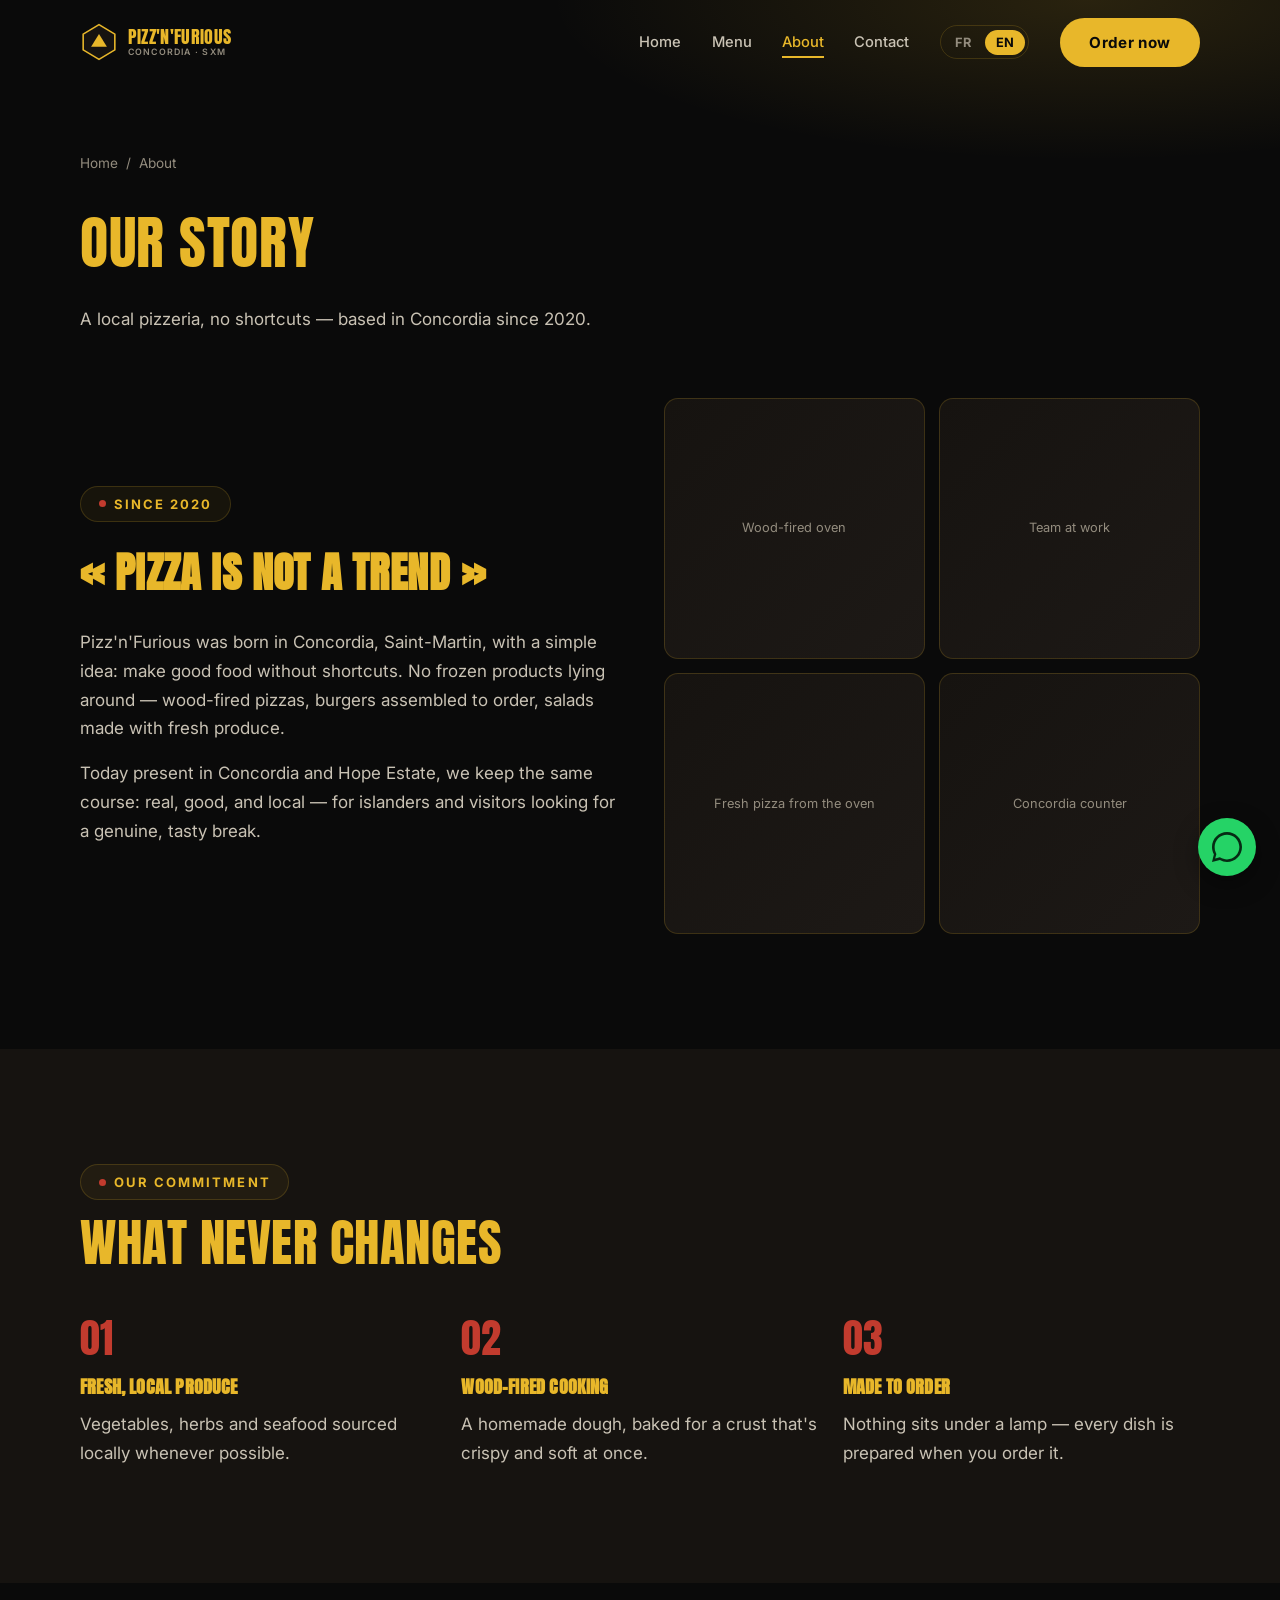
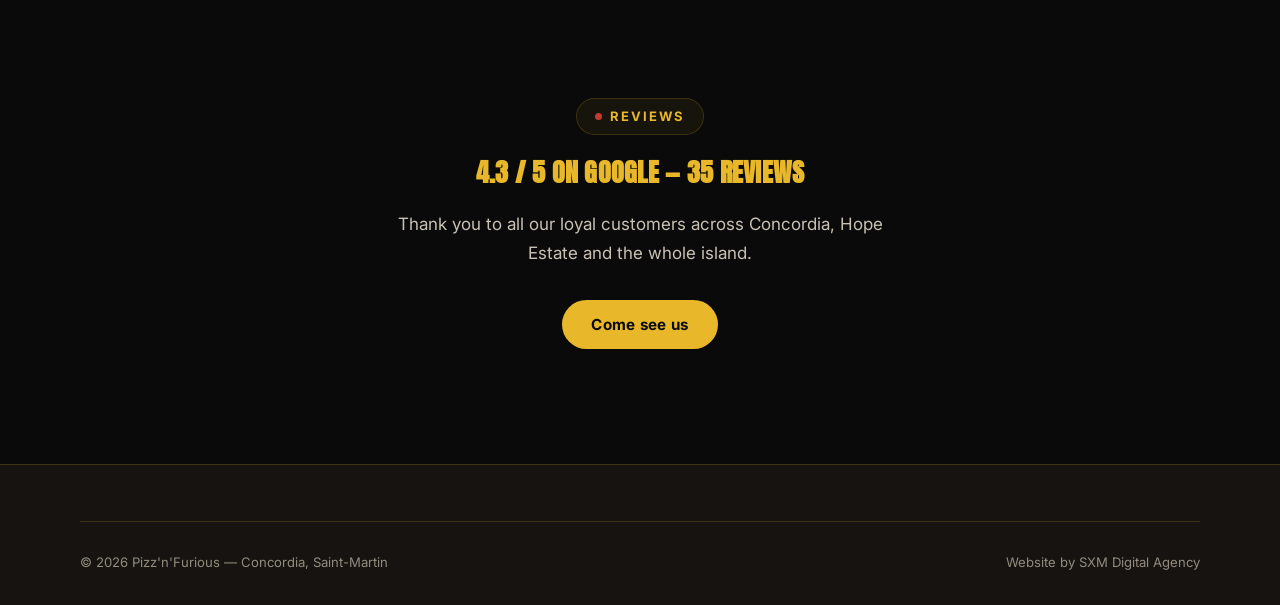
==== about.html @ 62851195 "feat: site Pizz'n'Furious — multi-pages bilingue FR/EN Pizzeria Concordia (SXM). Accueil, menu compl" ====
<!DOCTYPE html>
<html lang="fr">
<head>
<meta charset="UTF-8">
<meta name="viewport" content="width=device-width, initial-scale=1.0">
<title data-fr="À propos — Notre histoire | PIZZ'N'FURIOUS Concordia" data-en="About — Our story | PIZZ'N'FURIOUS Concordia">À propos — Notre histoire | PIZZ'N'FURIOUS Concordia</title>
<meta name="description" content="Pizz'n'Furious, pizzeria locale implantée à Concordia, Saint-Martin depuis 2020. Du vrai, bon et local — pizzas au feu, burgers et salades faits maison.">
<link rel="canonical" href="https://pizznfurious-sxm.com/about.html">
<link rel="preconnect" href="https://fonts.googleapis.com">
<link rel="preconnect" href="https://fonts.gstatic.com" crossorigin>
<link href="https://fonts.googleapis.com/css2?family=Anton&family=Inter:wght@400;500;600;700&display=swap" rel="stylesheet">
<link rel="stylesheet" href="css/style.css">
</head>
<body>

<nav class="nav">
  <div class="container nav-inner">
    <a href="index.html" class="logo">
      <svg class="logo-mark" viewBox="0 0 48 48" fill="none" xmlns="http://www.w3.org/2000/svg">
        <path d="M24 2 L44 14 L44 34 L24 46 L4 34 L4 14 Z" stroke="#E8B72A" stroke-width="2" fill="#161310"/>
        <path d="M24 14 L34 30 L14 30 Z" fill="#E8B72A"/>
      </svg>
      <span class="logo-text">PIZZ'N'FURIOUS<small>CONCORDIA · SXM</small></span>
    </a>
    <ul class="nav-links">
      <li><a href="index.html" class="link" data-fr="Accueil" data-en="Home">Accueil</a></li>
      <li><a href="menu.html" class="link" data-fr="Menu" data-en="Menu">Menu</a></li>
      <li><a href="about.html" class="link active" data-fr="À propos" data-en="About">À propos</a></li>
      <li><a href="contact.html" class="link" data-fr="Contact" data-en="Contact">Contact</a></li>
      <li class="lang-switch"><button data-lang="fr">FR</button><button data-lang="en">EN</button></li>
      <li><a href="https://www.delifood-sxm.com/d-fr/restaurant/pizz-n-furious" target="_blank" rel="noopener" class="btn btn-primary" data-fr="Commander" data-en="Order now">Commander</a></li>
    </ul>
    <button class="nav-burger" aria-label="Menu"><span></span><span></span><span></span></button>
  </div>
</nav>

<header class="page-header">
  <div class="container">
    <div class="breadcrumb"><a href="index.html" data-fr="Accueil" data-en="Home">Accueil</a> / <span data-fr="À propos" data-en="About">À propos</span></div>
    <h1 data-fr="Notre histoire" data-en="Our story">Notre histoire</h1>
    <p data-fr="Une pizzeria locale, sans détour — implantée à Concordia depuis 2020." data-en="A local pizzeria, no shortcuts — based in Concordia since 2020.">Une pizzeria locale, sans détour — implantée à Concordia depuis 2020.</p>
  </div>
</header>

<section class="section" style="padding-top:1rem" data-reveal>
  <div class="container grid grid-2" style="align-items:center;gap:3rem">
    <div>
      <div class="eyebrow"><span class="dot"></span> <span data-fr="Depuis 2020" data-en="Since 2020">Depuis 2020</span></div>
      <h2 style="font-size:clamp(1.8rem,4vw,2.6rem);margin-top:1rem">« Pizza is not a trend »</h2>
      <p style="color:var(--text-secondary);margin-top:1.2rem" data-fr="Pizz'n'Furious est née à Concordia, Saint-Martin, avec une idée simple : faire de la bonne cuisine sans artifice. Pas de raccourci, pas de produit surgelé qui traîne — des pizzes cuites au feu, des burgers montés à la commande, des salades préparées avec des produits frais." data-en="Pizz'n'Furious was born in Concordia, Saint-Martin, with a simple idea: make good food without shortcuts. No frozen products lying around — wood-fired pizzas, burgers assembled to order, salads made with fresh produce.">Pizz'n'Furious est née à Concordia, Saint-Martin, avec une idée simple : faire de la bonne cuisine sans artifice. Pas de raccourci, pas de produit surgelé qui traîne — des pizzes cuites au feu, des burgers montés à la commande, des salades préparées avec des produits frais.</p>
      <p style="color:var(--text-secondary);margin-top:1rem" data-fr="Aujourd'hui présents à Concordia et Hope Estate, nous gardons le même cap : du vrai, du bon, et du local — pour les habitants de l'île comme pour les visiteurs qui cherchent une vraie pause gourmande." data-en="Today present in Concordia and Hope Estate, we keep the same course: real, good, and local — for islanders and visitors looking for a genuine, tasty break.">Aujourd'hui présents à Concordia et Hope Estate, nous gardons le même cap : du vrai, du bon, et du local — pour les habitants de l'île comme pour les visiteurs qui cherchent une vraie pause gourmande.</p>
    </div>
    <div class="gallery" style="grid-template-columns:repeat(2,1fr)">
      <div data-fr="Cuisine au feu" data-en="Wood-fired oven">Cuisine au feu</div>
      <div data-fr="Équipe en service" data-en="Team at work">Équipe en service</div>
      <div data-fr="Pizza fraîche du four" data-en="Fresh pizza from the oven">Pizza fraîche du four</div>
      <div data-fr="Comptoir Concordia" data-en="Concordia counter">Comptoir Concordia</div>
    </div>
  </div>
</section>

<section class="section section-alt" data-reveal>
  <div class="container">
    <div class="section-head">
      <div class="eyebrow"><span class="dot"></span> <span data-fr="Notre engagement" data-en="Our commitment">Notre engagement</span></div>
      <h2 data-fr="Ce qui ne change pas" data-en="What never changes">Ce qui ne change pas</h2>
    </div>
    <div class="steps">
      <div data-reveal>
        <div class="step-num">01</div>
        <h3 style="font-size:1.15rem;margin-top:.8rem" data-fr="Produits frais et locaux" data-en="Fresh, local produce">Produits frais et locaux</h3>
        <p style="color:var(--text-secondary);margin-top:.5rem" data-fr="Légumes, herbes et produits de la mer sourcés localement quand c'est possible." data-en="Vegetables, herbs and seafood sourced locally whenever possible.">Légumes, herbes et produits de la mer sourcés localement quand c'est possible.</p>
      </div>
      <div data-reveal>
        <div class="step-num">02</div>
        <h3 style="font-size:1.15rem;margin-top:.8rem" data-fr="Cuisson au feu" data-en="Wood-fired cooking">Cuisson au feu</h3>
        <p style="color:var(--text-secondary);margin-top:.5rem" data-fr="Une pâte travaillée maison, cuite pour une croûte croustillante et moelleuse à la fois." data-en="A homemade dough, baked for a crust that's crispy and soft at once.">Une pâte travaillée maison, cuite pour une croûte croustillante et moelleuse à la fois.</p>
      </div>
      <div data-reveal>
        <div class="step-num">03</div>
        <h3 style="font-size:1.15rem;margin-top:.8rem" data-fr="Fait à la commande" data-en="Made to order">Fait à la commande</h3>
        <p style="color:var(--text-secondary);margin-top:.5rem" data-fr="Rien n'attend sous la lampe — chaque plat est préparé quand vous le commandez." data-en="Nothing sits under a lamp — every dish is prepared when you order it.">Rien n'attend sous la lampe — chaque plat est préparé quand vous le commandez.</p>
      </div>
    </div>
  </div>
</section>

<section class="section" data-reveal>
  <div class="container" style="text-align:center">
    <div class="eyebrow center"><span class="dot"></span> <span data-fr="Avis clients" data-en="Reviews">Avis clients</span></div>
    <h2 style="margin-top:1rem" data-fr="4,3 / 5 sur Google — 35 avis" data-en="4.3 / 5 on Google — 35 reviews">4,3 / 5 sur Google — 35 avis</h2>
    <p style="color:var(--text-secondary);max-width:48ch;margin:1rem auto 2rem" data-fr="Merci à tous nos clients fidèles de Concordia, Hope Estate et de toute l'île." data-en="Thank you to all our loyal customers across Concordia, Hope Estate and the whole island.">Merci à tous nos clients fidèles de Concordia, Hope Estate et de toute l'île.</p>
    <a href="contact.html" class="btn btn-primary" data-fr="Venez nous voir" data-en="Come see us">Venez nous voir</a>
  </div>
</section>

<footer class="footer">
  <div class="container">
    <div class="footer-bottom">
      <span>© 2026 Pizz'n'Furious — Concordia, Saint-Martin</span>
      <span data-fr="Site conçu par SXM Digital Agency" data-en="Website by SXM Digital Agency">Site conçu par SXM Digital Agency</span>
    </div>
  </div>
</footer>

<a href="https://wa.me/590690628934" target="_blank" rel="noopener" class="wa-float" aria-label="WhatsApp">
  <svg viewBox="0 0 32 32" fill="#062b14"><path d="M16 0C7.16 0 0 7.16 0 16c0 2.83.74 5.49 2.03 7.8L0 32l8.4-2.2A15.9 15.9 0 0 0 16 32c8.84 0 16-7.16 16-16S24.84 0 16 0zm0 29.2c-2.6 0-5.04-.7-7.13-1.92l-.51-.3-5 1.31 1.34-4.87-.33-.5A13.18 13.18 0 0 1 2.8 16C2.8 8.7 8.7 2.8 16 2.8S29.2 8.7 29.2 16 23.3 29.2 16 29.2z"/></svg>
</a>

<script src="js/main.js"></script>
</body>
</html>
---- css/style.css ----
/* ============ TOKENS ============ */
:root{
  --bg:#0A0A0A;
  --surface:#161310;
  --surface-alt:#1D1916;
  --border:rgba(232,183,42,.18);
  --border-hover:rgba(232,183,42,.45);
  --text:#F5F1E8;
  --text-secondary:#C9C2B4;
  --text-tertiary:#938C7E;
  --gold:#E8B72A;
  --gold-hover:#FFD45C;
  --gold-rgb:232,183,42;
  --bg-rgb:10,10,10;
  --red:#C23B2E;
  --success:#3E9B5C;
  --font-display:'Anton','Sora',system-ui,sans-serif;
  --font-body:'Inter',system-ui,-apple-system,sans-serif;
  --ease:cubic-bezier(.2,.8,.2,1);
}

*,*::before,*::after{box-sizing:border-box;margin:0;padding:0}
html{scroll-behavior:smooth}
body{
  background:var(--bg);color:var(--text);
  font:400 1.0625rem/1.7 var(--font-body);
  -webkit-font-smoothing:antialiased;overflow-x:hidden;
}
h1,h2,h3{font-family:var(--font-display);color:var(--gold);text-transform:uppercase;letter-spacing:.01em}
a{color:inherit}
img{display:block;max-width:100%}
::selection{background:rgba(var(--gold-rgb),.3);color:var(--text)}

.container{max-width:1200px;margin:0 auto;padding:0 clamp(1.25rem,5vw,2.5rem)}
.section{padding:clamp(4rem,9vw,7.5rem) 0}
.section-alt{background:var(--surface)}
.eyebrow{
  display:inline-flex;align-items:center;gap:.5rem;
  font:700 .8125rem/1.4 var(--font-body);letter-spacing:.16em;text-transform:uppercase;
  color:var(--gold);padding:.5rem 1.1rem;border-radius:999px;
  border:1px solid var(--border);background:rgba(var(--gold-rgb),.06);
}
.eyebrow .dot{width:7px;height:7px;border-radius:50%;background:var(--red);flex:none}
.section-head{max-width:720px;margin-bottom:3rem}
.section-head h2{font-size:clamp(2rem,5vw,3.2rem);font-weight:400;line-height:1.05;margin:1rem 0 .9rem}
.section-head p{color:var(--text-secondary);font-size:1.05rem}
.center{text-align:center;margin-left:auto;margin-right:auto}

/* ============ NAV ============ */
.nav{position:fixed;inset:0 0 auto 0;z-index:200;padding:1.1rem 0;border-bottom:1px solid transparent;
  transition:padding .3s,background .3s,border-color .3s}
.nav.scrolled{padding:.7rem 0;background:rgba(var(--bg-rgb),.92);backdrop-filter:blur(10px);border-bottom-color:var(--border)}
.nav-inner{display:flex;align-items:center;justify-content:space-between;gap:1.5rem}
.logo{display:flex;align-items:center;gap:.6rem;text-decoration:none;white-space:nowrap}
.logo-mark{width:38px;height:38px;flex:none}
.logo-text{font:400 1.1rem var(--font-display);color:var(--gold);letter-spacing:.02em;line-height:1.1}
.logo-text small{display:block;font:600 .55rem var(--font-body);letter-spacing:.14em;color:var(--text-tertiary)}
.nav-links{display:flex;align-items:center;gap:clamp(1rem,2.5vw,1.9rem);list-style:none}
.link{color:var(--text-secondary);text-decoration:none;font-size:.92rem;font-weight:500;position:relative;transition:color .25s;padding:.4rem 0;white-space:nowrap}
.link::after{content:"";position:absolute;left:0;bottom:0;width:100%;height:2px;background:var(--gold);
  transform:scaleX(0);transform-origin:right;transition:transform .3s var(--ease)}
.link:hover,.link:focus-visible,.link.active{color:var(--gold)}
.link:hover::after,.link:focus-visible::after,.link.active::after{transform:scaleX(1);transform-origin:left}
.lang-switch{display:inline-flex;align-items:center;gap:.15rem;font:700 .8rem var(--font-body);letter-spacing:.05em;
  border:1px solid var(--border);border-radius:999px;padding:.2rem}
.lang-switch button{padding:.32rem .7rem;border-radius:999px;color:var(--text-tertiary);background:none;border:none;cursor:pointer;
  font:inherit;transition:color .2s,background .2s}
.lang-switch button.active{color:var(--bg);background:var(--gold)}
.lang-switch button:hover:not(.active){color:var(--gold)}
.nav-burger{display:none;flex-direction:column;gap:5px;background:none;border:none;cursor:pointer;padding:.5rem}
.nav-burger span{width:24px;height:2px;background:var(--gold)}

/* ============ BUTTONS ============ */
.btn{
  display:inline-flex;align-items:center;gap:.5rem;
  font:700 .95rem/1 var(--font-body);letter-spacing:.02em;
  padding:1rem 1.8rem;border-radius:999px;
  cursor:pointer;border:1px solid transparent;text-decoration:none;
  transition:transform .25s var(--ease),box-shadow .25s,background .25s,border-color .25s,color .25s;
  min-height:48px;
}
.btn-primary{background:var(--gold);color:var(--bg);}
.btn-primary:hover{background:var(--gold-hover);transform:translateY(-2px);box-shadow:0 12px 30px rgba(var(--gold-rgb),.3)}
.btn-primary:active{transform:translateY(0)}
.btn-primary:focus-visible{outline:2px solid var(--gold);outline-offset:3px}
.btn-ghost{background:transparent;color:var(--gold);border-color:var(--border-hover)}
.btn-ghost:hover{border-color:var(--gold);background:rgba(var(--gold-rgb),.08);transform:translateY(-2px)}
.btn-ghost:focus-visible{outline:2px solid var(--gold);outline-offset:3px}
.btn-whatsapp{background:#25D366;color:#062b14}
.btn-whatsapp:hover{background:#1ebe5a;transform:translateY(-2px);box-shadow:0 12px 30px rgba(37,211,102,.3)}
.btn-block{width:100%;justify-content:center}

/* ============ HERO ============ */
.hero{position:relative;min-height:92vh;display:flex;align-items:center;padding-top:6rem;overflow:hidden}
.hero::before{
  content:"";position:absolute;inset:0;z-index:0;
  background:
    radial-gradient(60% 50% at 80% 10%, rgba(var(--gold-rgb),.16), transparent 70%),
    radial-gradient(55% 45% at 10% 90%, rgba(194,59,46,.14), transparent 70%),
    linear-gradient(180deg, #0A0A0A 0%, #100C09 100%);
}
.hero::after{
  content:"";position:absolute;inset:0;z-index:0;opacity:.5;
  background-image:radial-gradient(circle, rgba(255,255,255,.035) 1px, transparent 1px);
  background-size:22px 22px;
}
.hero-inner{position:relative;z-index:1;max-width:760px}
.hero .eyebrow{margin-bottom:1.5rem}
.hero h1{font-size:clamp(2.6rem,7.5vw,5.4rem);font-weight:400;line-height:1.02;letter-spacing:-.01em}
.hero h1 .accent{color:var(--red);-webkit-text-stroke:1px var(--red)}
.hero p{margin-top:1.5rem;font-size:1.15rem;color:var(--text-secondary);max-width:48ch}
.hero-actions{display:flex;gap:1rem;flex-wrap:wrap;margin-top:2.3rem}
.hero-meta{display:flex;gap:2.2rem;margin-top:3.5rem;flex-wrap:wrap}
.hero-meta div{display:flex;flex-direction:column;gap:.2rem}
.hero-meta strong{font:400 1.6rem var(--font-display);color:var(--gold)}
.hero-meta span{font-size:.8rem;color:var(--text-tertiary);text-transform:uppercase;letter-spacing:.08em}

/* ============ PAGE HEADER (sous-pages) ============ */
.page-header{padding:9.5rem 0 3rem;position:relative;overflow:hidden}
.page-header::before{
  content:"";position:absolute;inset:0;z-index:0;
  background:radial-gradient(60% 60% at 85% 0%, rgba(var(--gold-rgb),.14), transparent 70%);
}
.page-header .container{position:relative;z-index:1}
.page-header h1{font-size:clamp(2.2rem,5.5vw,3.6rem);font-weight:400}
.page-header p{color:var(--text-secondary);margin-top:.8rem;max-width:54ch}
.breadcrumb{display:flex;gap:.5rem;align-items:center;font-size:.85rem;color:var(--text-tertiary);margin-bottom:1.2rem}
.breadcrumb a{color:var(--text-tertiary);text-decoration:none}
.breadcrumb a:hover{color:var(--gold)}

/* ============ CARDS ============ */
.card{
  position:relative;overflow:hidden;
  background:var(--surface);
  border:1px solid var(--border);
  border-radius:18px;padding:1.8rem;
  transition:border-color .3s,transform .3s,box-shadow .3s;
}
.card:hover{border-color:var(--border-hover);transform:translateY(-4px);box-shadow:0 16px 36px rgba(0,0,0,.4)}

/* grid generic */
.grid{display:grid;gap:1.25rem}
.grid-3{grid-template-columns:repeat(3,1fr)}
.grid-2{grid-template-columns:repeat(2,1fr)}
.grid-4{grid-template-columns:repeat(4,1fr)}
@media (max-width:900px){.grid-3,.grid-4{grid-template-columns:repeat(2,1fr)}}
@media (max-width:600px){.grid-2,.grid-3,.grid-4{grid-template-columns:1fr}}

/* ============ MENU ============ */
.menu-tabs{display:flex;gap:.6rem;flex-wrap:wrap;margin-bottom:2.5rem}
.menu-tab{
  font:700 .85rem var(--font-body);letter-spacing:.03em;
  padding:.7rem 1.3rem;border-radius:999px;border:1px solid var(--border);
  background:transparent;color:var(--text-secondary);cursor:pointer;transition:all .25s;
}
.menu-tab:hover{border-color:var(--border-hover);color:var(--gold)}
.menu-tab.active{background:var(--gold);color:var(--bg);border-color:var(--gold)}
.menu-section{display:none}
.menu-section.active{display:block;animation:fadeIn .4s var(--ease)}
@keyframes fadeIn{from{opacity:0;transform:translateY(8px)}to{opacity:1;transform:none}}
.menu-group-title{font:400 1.4rem var(--font-display);color:var(--text);margin:2.4rem 0 1.1rem;padding-bottom:.6rem;border-bottom:1px solid var(--border)}
.menu-group-title:first-of-type{margin-top:0}
.menu-item{display:flex;justify-content:space-between;gap:1.2rem;padding:.95rem 0;border-bottom:1px dashed var(--border)}
.menu-item:last-child{border-bottom:none}
.menu-item-name{font-weight:700;color:var(--text)}
.menu-item-desc{color:var(--text-tertiary);font-size:.88rem;margin-top:.15rem}
.menu-item-price{font:700 1rem var(--font-display);color:var(--gold);white-space:nowrap;flex:none}
.menu-note{margin-top:1.5rem;color:var(--text-tertiary);font-size:.85rem;font-style:italic}

/* ============ CONTACT CARDS ============ */
.contact-card{display:flex;align-items:flex-start;gap:1.1rem}
.contact-icon{flex:none;width:50px;height:50px;border-radius:14px;background:rgba(var(--gold-rgb),.1);
  display:flex;align-items:center;justify-content:center;color:var(--gold)}
.contact-card h3{font:700 1.05rem var(--font-body);color:var(--text);text-transform:none;letter-spacing:0;margin-bottom:.3rem}
.contact-card p{color:var(--text-secondary);font-size:.92rem;margin-bottom:.7rem}
.contact-card a.btn{padding:.6rem 1.2rem;font-size:.85rem;min-height:auto}

/* map */
.map-wrap{border-radius:18px;overflow:hidden;border:1px solid var(--border);height:420px}
.map-wrap iframe{width:100%;height:100%;border:0;filter:grayscale(.15) invert(.92) contrast(.85);}

/* hours table */
.hours-table{width:100%;border-collapse:collapse}
.hours-table td{padding:.75rem 0;border-bottom:1px dashed var(--border);font-size:.95rem}
.hours-table td:first-child{font-weight:700;color:var(--text)}
.hours-table td:last-child{text-align:right;color:var(--text-secondary)}
.hours-table tr.closed td:last-child{color:var(--text-tertiary)}

/* steps / about */
.steps{display:grid;gap:1.5rem;grid-template-columns:repeat(3,1fr)}
.step-num{font:400 2.5rem var(--font-display);color:var(--red);line-height:1}
@media (max-width:900px){.steps{grid-template-columns:1fr}}

/* gallery */
.gallery{display:grid;gap:.9rem;grid-template-columns:repeat(4,1fr)}
.gallery div{aspect-ratio:1;border-radius:14px;background:linear-gradient(135deg,var(--surface),var(--surface-alt));
  border:1px solid var(--border);display:flex;align-items:center;justify-content:center;color:var(--text-tertiary);font-size:.8rem;text-align:center;padding:.5rem}
@media (max-width:900px){.gallery{grid-template-columns:repeat(2,1fr)}}

/* ============ FOOTER ============ */
.footer{background:var(--surface);border-top:1px solid var(--border);padding:3.5rem 0 2rem}
.footer-grid{display:grid;grid-template-columns:1.4fr 1fr 1fr 1fr;gap:2.5rem;margin-bottom:2.5rem}
.footer h4{font:700 .85rem var(--font-body);text-transform:uppercase;letter-spacing:.1em;color:var(--gold);margin-bottom:1rem}
.footer ul{list-style:none}
.footer ul li{margin-bottom:.6rem}
.footer ul a{color:var(--text-secondary);text-decoration:none;font-size:.92rem;transition:color .2s}
.footer ul a:hover{color:var(--gold)}
.footer-bottom{display:flex;justify-content:space-between;flex-wrap:wrap;gap:1rem;padding-top:1.8rem;border-top:1px solid var(--border);
  color:var(--text-tertiary);font-size:.82rem}
.social-row{display:flex;gap:.7rem}
.social-row a{width:38px;height:38px;border-radius:10px;background:var(--surface-alt);display:flex;align-items:center;justify-content:center;
  color:var(--gold);transition:background .2s,transform .2s}
.social-row a:hover{background:rgba(var(--gold-rgb),.15);transform:translateY(-2px)}
@media (max-width:900px){.footer-grid{grid-template-columns:1fr 1fr}}
@media (max-width:600px){.footer-grid{grid-template-columns:1fr}}

/* ============ FLOATING WHATSAPP ============ */
.wa-float{
  position:fixed;bottom:1.5rem;right:1.5rem;z-index:300;
  width:58px;height:58px;border-radius:50%;background:#25D366;
  display:flex;align-items:center;justify-content:center;
  box-shadow:0 8px 24px rgba(0,0,0,.4);
  transition:transform .25s var(--ease);
}
.wa-float:hover{transform:scale(1.08)}
.wa-float svg{width:30px;height:30px}

/* ============ REVEAL ============ */
[data-reveal]{opacity:0;transform:translateY(28px);transition:opacity .7s,transform .7s var(--ease)}
[data-reveal].in{opacity:1;transform:none}

/* ============ RESPONSIVE NAV ============ */
@media (max-width:860px){
  .nav-links{position:fixed;inset:0 0 0 auto;width:min(320px,82vw);background:var(--bg);
    flex-direction:column;align-items:flex-start;padding:6rem 2rem 2rem;gap:1.6rem;
    transform:translateX(100%);transition:transform .35s var(--ease);border-left:1px solid var(--border)}
  .nav-links.open{transform:translateX(0)}
  .nav-burger{display:flex}
  .lang-switch{order:-1}
}
@media (max-width:600px){
  .hero{padding-top:7rem}
  .hero-meta{gap:1.4rem}
  .footer-bottom{flex-direction:column;align-items:flex-start}
}

@media (prefers-reduced-motion: reduce){
  *,*::before,*::after{animation-duration:.01ms !important;animation-iteration-count:1 !important;transition-duration:.01ms !important}
  [data-reveal]{opacity:1 !important;transform:none !important}
  html{scroll-behavior:auto}
}
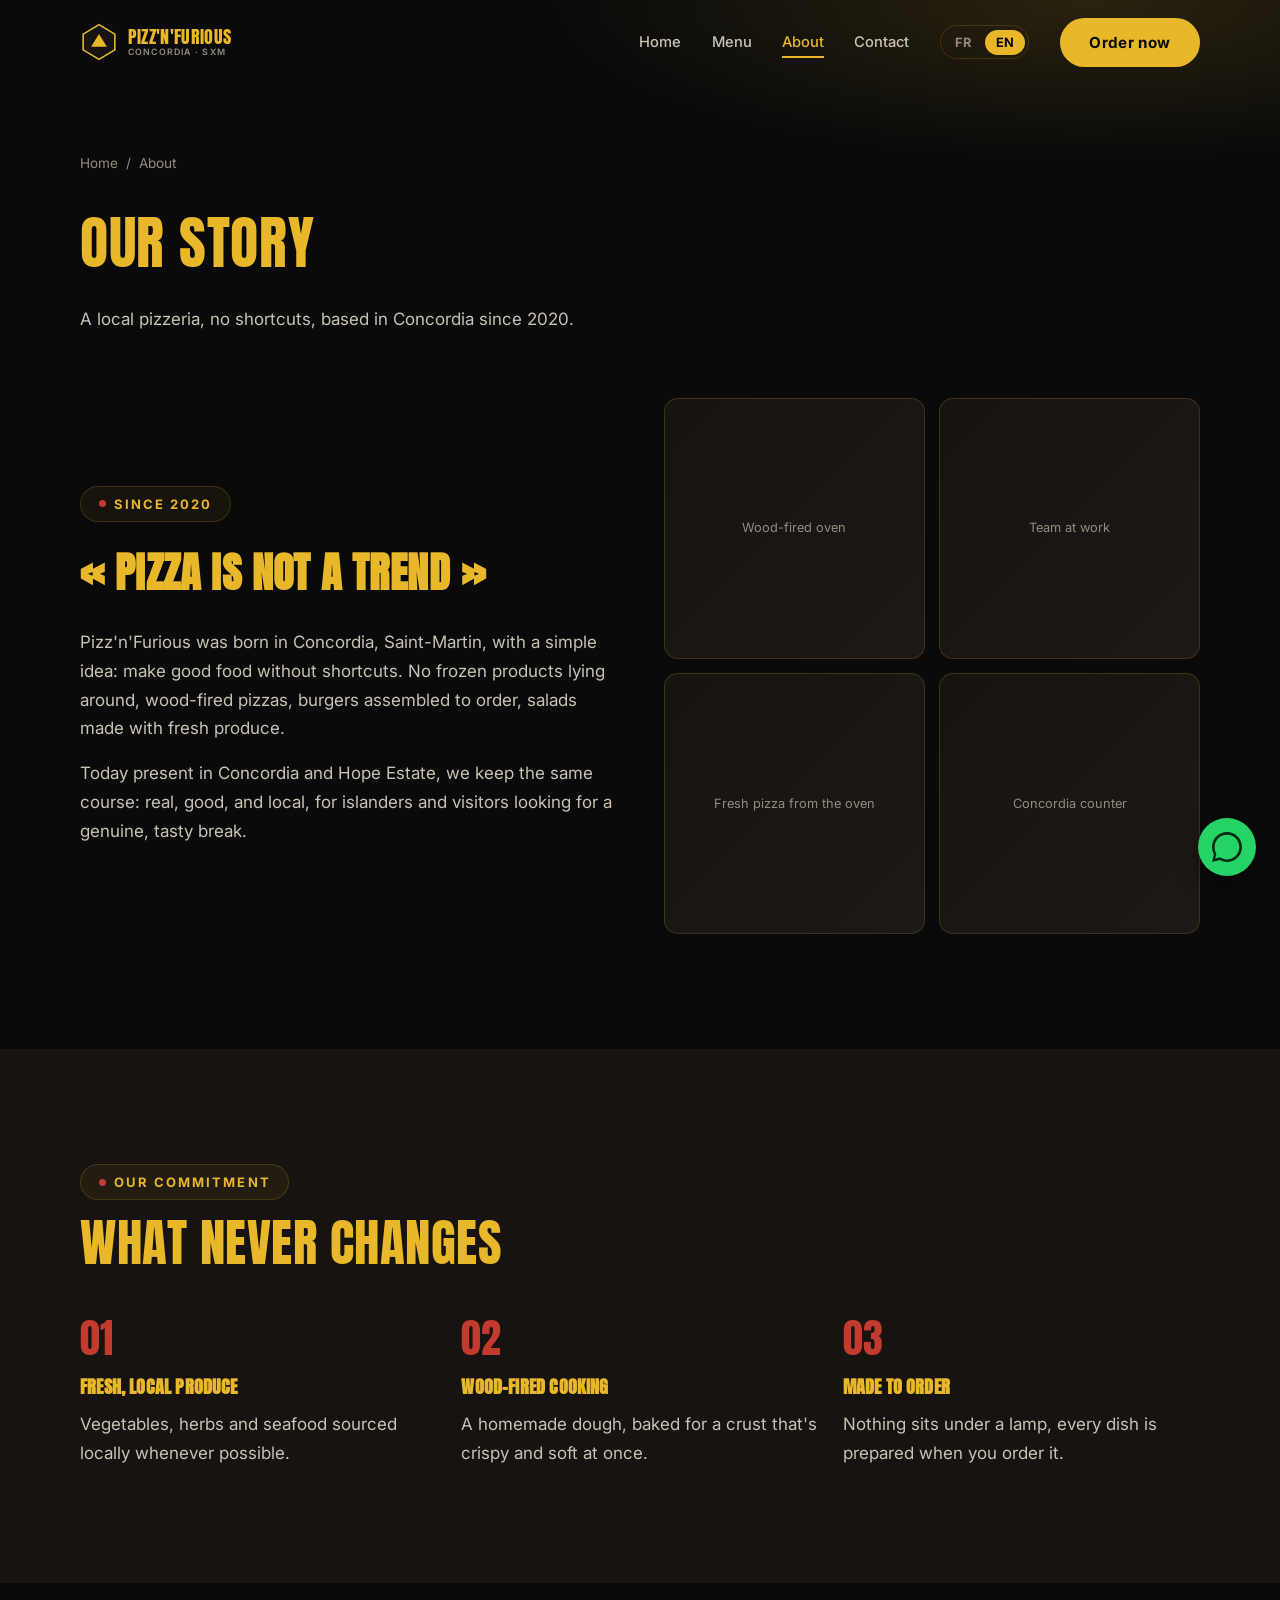
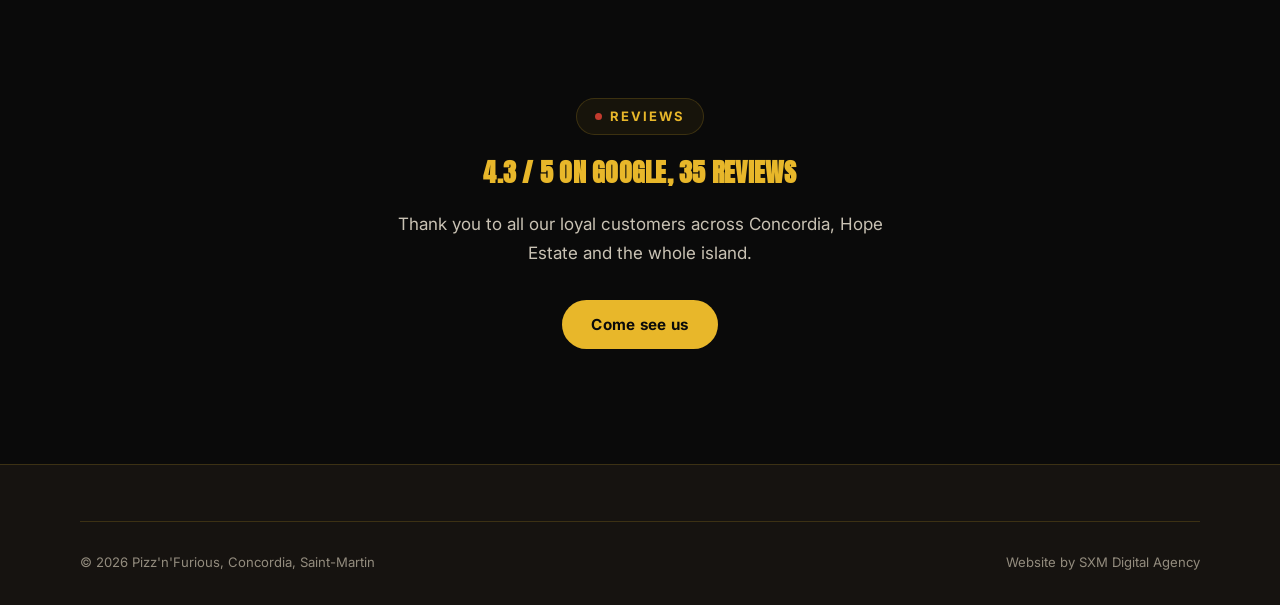
==== commit 2beeb9f4: "style: remplace les tirets longs — par des virgules dans les textes Co-Authored-By: Claude Opus 4.8 " ====
--- a/about.html
+++ b/about.html
@@ -3,8 +3,8 @@
 <head>
 <meta charset="UTF-8">
 <meta name="viewport" content="width=device-width, initial-scale=1.0">
-<title data-fr="À propos — Notre histoire | PIZZ'N'FURIOUS Concordia" data-en="About — Our story | PIZZ'N'FURIOUS Concordia">À propos — Notre histoire | PIZZ'N'FURIOUS Concordia</title>
-<meta name="description" content="Pizz'n'Furious, pizzeria locale implantée à Concordia, Saint-Martin depuis 2020. Du vrai, bon et local — pizzas au feu, burgers et salades faits maison.">
+<title data-fr="À propos, Notre histoire | PIZZ'N'FURIOUS Concordia" data-en="About, Our story | PIZZ'N'FURIOUS Concordia">À propos, Notre histoire | PIZZ'N'FURIOUS Concordia</title>
+<meta name="description" content="Pizz'n'Furious, pizzeria locale implantée à Concordia, Saint-Martin depuis 2020. Du vrai, bon et local, pizzas au feu, burgers et salades faits maison.">
 <link rel="canonical" href="https://pizznfurious-sxm.com/about.html">
 <link rel="preconnect" href="https://fonts.googleapis.com">
 <link rel="preconnect" href="https://fonts.gstatic.com" crossorigin>
@@ -38,7 +38,7 @@
   <div class="container">
     <div class="breadcrumb"><a href="index.html" data-fr="Accueil" data-en="Home">Accueil</a> / <span data-fr="À propos" data-en="About">À propos</span></div>
     <h1 data-fr="Notre histoire" data-en="Our story">Notre histoire</h1>
-    <p data-fr="Une pizzeria locale, sans détour — implantée à Concordia depuis 2020." data-en="A local pizzeria, no shortcuts — based in Concordia since 2020.">Une pizzeria locale, sans détour — implantée à Concordia depuis 2020.</p>
+    <p data-fr="Une pizzeria locale, sans détour, implantée à Concordia depuis 2020." data-en="A local pizzeria, no shortcuts, based in Concordia since 2020.">Une pizzeria locale, sans détour, implantée à Concordia depuis 2020.</p>
   </div>
 </header>
 
@@ -47,8 +47,8 @@
     <div>
       <div class="eyebrow"><span class="dot"></span> <span data-fr="Depuis 2020" data-en="Since 2020">Depuis 2020</span></div>
       <h2 style="font-size:clamp(1.8rem,4vw,2.6rem);margin-top:1rem">« Pizza is not a trend »</h2>
-      <p style="color:var(--text-secondary);margin-top:1.2rem" data-fr="Pizz'n'Furious est née à Concordia, Saint-Martin, avec une idée simple : faire de la bonne cuisine sans artifice. Pas de raccourci, pas de produit surgelé qui traîne — des pizzes cuites au feu, des burgers montés à la commande, des salades préparées avec des produits frais." data-en="Pizz'n'Furious was born in Concordia, Saint-Martin, with a simple idea: make good food without shortcuts. No frozen products lying around — wood-fired pizzas, burgers assembled to order, salads made with fresh produce.">Pizz'n'Furious est née à Concordia, Saint-Martin, avec une idée simple : faire de la bonne cuisine sans artifice. Pas de raccourci, pas de produit surgelé qui traîne — des pizzes cuites au feu, des burgers montés à la commande, des salades préparées avec des produits frais.</p>
-      <p style="color:var(--text-secondary);margin-top:1rem" data-fr="Aujourd'hui présents à Concordia et Hope Estate, nous gardons le même cap : du vrai, du bon, et du local — pour les habitants de l'île comme pour les visiteurs qui cherchent une vraie pause gourmande." data-en="Today present in Concordia and Hope Estate, we keep the same course: real, good, and local — for islanders and visitors looking for a genuine, tasty break.">Aujourd'hui présents à Concordia et Hope Estate, nous gardons le même cap : du vrai, du bon, et du local — pour les habitants de l'île comme pour les visiteurs qui cherchent une vraie pause gourmande.</p>
+      <p style="color:var(--text-secondary);margin-top:1.2rem" data-fr="Pizz'n'Furious est née à Concordia, Saint-Martin, avec une idée simple : faire de la bonne cuisine sans artifice. Pas de raccourci, pas de produit surgelé qui traîne, des pizzes cuites au feu, des burgers montés à la commande, des salades préparées avec des produits frais." data-en="Pizz'n'Furious was born in Concordia, Saint-Martin, with a simple idea: make good food without shortcuts. No frozen products lying around, wood-fired pizzas, burgers assembled to order, salads made with fresh produce.">Pizz'n'Furious est née à Concordia, Saint-Martin, avec une idée simple : faire de la bonne cuisine sans artifice. Pas de raccourci, pas de produit surgelé qui traîne, des pizzes cuites au feu, des burgers montés à la commande, des salades préparées avec des produits frais.</p>
+      <p style="color:var(--text-secondary);margin-top:1rem" data-fr="Aujourd'hui présents à Concordia et Hope Estate, nous gardons le même cap : du vrai, du bon, et du local, pour les habitants de l'île comme pour les visiteurs qui cherchent une vraie pause gourmande." data-en="Today present in Concordia and Hope Estate, we keep the same course: real, good, and local, for islanders and visitors looking for a genuine, tasty break.">Aujourd'hui présents à Concordia et Hope Estate, nous gardons le même cap : du vrai, du bon, et du local, pour les habitants de l'île comme pour les visiteurs qui cherchent une vraie pause gourmande.</p>
     </div>
     <div class="gallery" style="grid-template-columns:repeat(2,1fr)">
       <div data-fr="Cuisine au feu" data-en="Wood-fired oven">Cuisine au feu</div>
@@ -79,7 +79,7 @@
       <div data-reveal>
         <div class="step-num">03</div>
         <h3 style="font-size:1.15rem;margin-top:.8rem" data-fr="Fait à la commande" data-en="Made to order">Fait à la commande</h3>
-        <p style="color:var(--text-secondary);margin-top:.5rem" data-fr="Rien n'attend sous la lampe — chaque plat est préparé quand vous le commandez." data-en="Nothing sits under a lamp — every dish is prepared when you order it.">Rien n'attend sous la lampe — chaque plat est préparé quand vous le commandez.</p>
+        <p style="color:var(--text-secondary);margin-top:.5rem" data-fr="Rien n'attend sous la lampe, chaque plat est préparé quand vous le commandez." data-en="Nothing sits under a lamp, every dish is prepared when you order it.">Rien n'attend sous la lampe, chaque plat est préparé quand vous le commandez.</p>
       </div>
     </div>
   </div>
@@ -88,7 +88,7 @@
 <section class="section" data-reveal>
   <div class="container" style="text-align:center">
     <div class="eyebrow center"><span class="dot"></span> <span data-fr="Avis clients" data-en="Reviews">Avis clients</span></div>
-    <h2 style="margin-top:1rem" data-fr="4,3 / 5 sur Google — 35 avis" data-en="4.3 / 5 on Google — 35 reviews">4,3 / 5 sur Google — 35 avis</h2>
+    <h2 style="margin-top:1rem" data-fr="4,3 / 5 sur Google, 35 avis" data-en="4.3 / 5 on Google, 35 reviews">4,3 / 5 sur Google, 35 avis</h2>
     <p style="color:var(--text-secondary);max-width:48ch;margin:1rem auto 2rem" data-fr="Merci à tous nos clients fidèles de Concordia, Hope Estate et de toute l'île." data-en="Thank you to all our loyal customers across Concordia, Hope Estate and the whole island.">Merci à tous nos clients fidèles de Concordia, Hope Estate et de toute l'île.</p>
     <a href="contact.html" class="btn btn-primary" data-fr="Venez nous voir" data-en="Come see us">Venez nous voir</a>
   </div>
@@ -97,7 +97,7 @@
 <footer class="footer">
   <div class="container">
     <div class="footer-bottom">
-      <span>© 2026 Pizz'n'Furious — Concordia, Saint-Martin</span>
+      <span>© 2026 Pizz'n'Furious, Concordia, Saint-Martin</span>
       <span data-fr="Site conçu par SXM Digital Agency" data-en="Website by SXM Digital Agency">Site conçu par SXM Digital Agency</span>
     </div>
   </div>
--- a/css/style.css
+++ b/css/style.css
@@ -48,8 +48,13 @@
 
 /* ============ NAV ============ */
 .nav{position:fixed;inset:0 0 auto 0;z-index:200;padding:1.1rem 0;border-bottom:1px solid transparent;
-  transition:padding .3s,background .3s,border-color .3s}
-.nav.scrolled{padding:.7rem 0;background:rgba(var(--bg-rgb),.92);backdrop-filter:blur(10px);border-bottom-color:var(--border)}
+  transition:padding .3s,border-color .3s}
+/* fond flouté porté par un pseudo-élément : .nav ne porte AUCUN filtre,
+   sinon il deviendrait le référent des enfants position:fixed (bug menu mobile) */
+.nav::before{content:"";position:absolute;inset:0;z-index:-1;opacity:0;pointer-events:none;
+  background:rgba(var(--bg-rgb),.92);backdrop-filter:blur(10px);-webkit-backdrop-filter:blur(10px);transition:opacity .3s}
+.nav.scrolled{padding:.7rem 0;border-bottom-color:var(--border)}
+.nav.scrolled::before{opacity:1}
 .nav-inner{display:flex;align-items:center;justify-content:space-between;gap:1.5rem}
 .logo{display:flex;align-items:center;gap:.6rem;text-decoration:none;white-space:nowrap}
 .logo-mark{width:38px;height:38px;flex:none}
@@ -67,8 +72,16 @@
   font:inherit;transition:color .2s,background .2s}
 .lang-switch button.active{color:var(--bg);background:var(--gold)}
 .lang-switch button:hover:not(.active){color:var(--gold)}
-.nav-burger{display:none;flex-direction:column;gap:5px;background:none;border:none;cursor:pointer;padding:.5rem}
-.nav-burger span{width:24px;height:2px;background:var(--gold)}
+.nav-burger{display:none;flex-direction:column;gap:5px;background:none;border:none;cursor:pointer;padding:.5rem;z-index:210;position:relative}
+.nav-burger span{width:24px;height:2px;background:var(--gold);transition:transform .3s var(--ease),opacity .2s}
+.nav-burger.open span:nth-child(1){transform:translateY(7px) rotate(45deg)}
+.nav-burger.open span:nth-child(2){opacity:0}
+.nav-burger.open span:nth-child(3){transform:translateY(-7px) rotate(-45deg)}
+/* overlay sombre derrière le panneau menu (mobile) */
+.nav-backdrop{position:fixed;inset:0;z-index:190;background:rgba(0,0,0,.5);opacity:0;visibility:hidden;
+  transition:opacity .3s,visibility .3s}
+.nav-backdrop.open{opacity:1;visibility:visible}
+body.nav-locked{overflow:hidden}
 
 /* ============ BUTTONS ============ */
 .btn{
